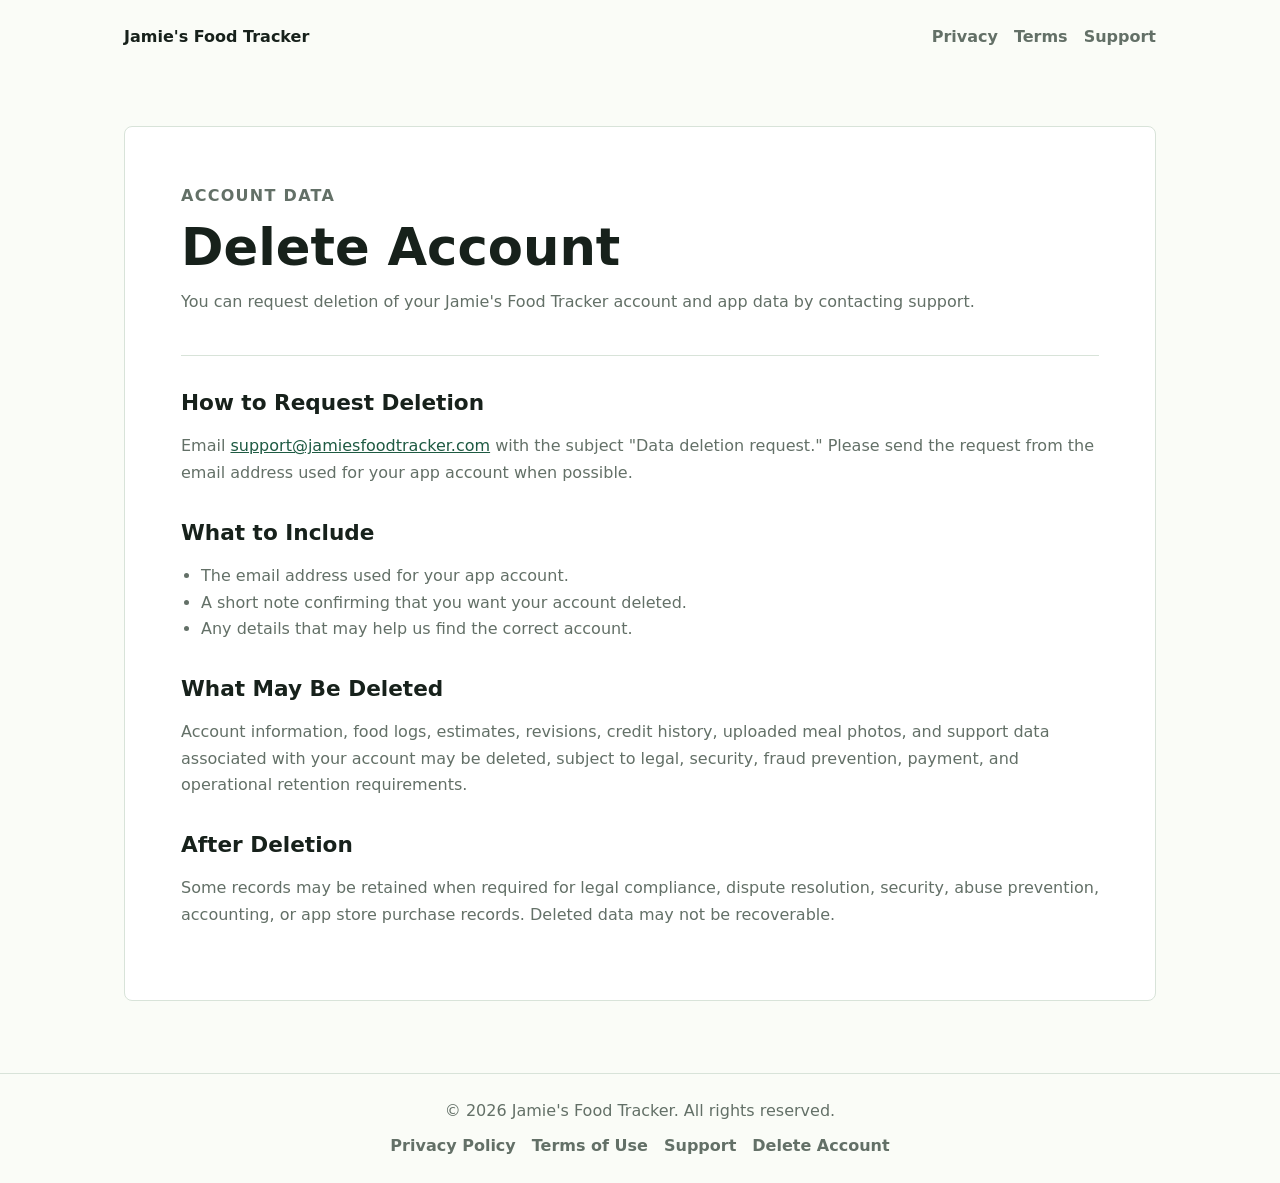
==== delete-account/index.html @ 7841385f "Create Jamie's Food Tracker site" ====
<!doctype html>
<html lang="en">
  <head>
    <meta charset="utf-8">
    <meta name="viewport" content="width=device-width, initial-scale=1">
    <title>Delete Account | Jamie's Food Tracker</title>
    <meta name="description" content="How to request account deletion for Jamie's Food Tracker.">
    <link rel="stylesheet" href="/styles.css">
  </head>
  <body>
    <header class="site-header">
      <a class="brand" href="/">Jamie's Food Tracker</a>
      <nav aria-label="Primary">
        <a href="/privacy/">Privacy</a>
        <a href="/terms/">Terms</a>
        <a href="/support/">Support</a>
      </nav>
    </header>

    <main>
      <article class="document">
        <header>
          <p class="eyebrow">Account data</p>
          <h1>Delete Account</h1>
          <p>
            You can request deletion of your Jamie's Food Tracker account and
            app data by contacting support.
          </p>
        </header>

        <h2>How to Request Deletion</h2>
        <p>
          Email
          <a href="mailto:support@jamiesfoodtracker.com?subject=Data%20deletion%20request">support@jamiesfoodtracker.com</a>
          with the subject "Data deletion request." Please send the request from
          the email address used for your app account when possible.
        </p>

        <h2>What to Include</h2>
        <ul>
          <li>The email address used for your app account.</li>
          <li>A short note confirming that you want your account deleted.</li>
          <li>Any details that may help us find the correct account.</li>
        </ul>

        <h2>What May Be Deleted</h2>
        <p>
          Account information, food logs, estimates, revisions, credit history,
          uploaded meal photos, and support data associated with your account may
          be deleted, subject to legal, security, fraud prevention, payment, and
          operational retention requirements.
        </p>

        <h2>After Deletion</h2>
        <p>
          Some records may be retained when required for legal compliance,
          dispute resolution, security, abuse prevention, accounting, or app
          store purchase records. Deleted data may not be recoverable.
        </p>
      </article>
    </main>

    <footer>
      <p>&copy; 2026 Jamie's Food Tracker. All rights reserved.</p>
      <nav aria-label="Footer">
        <a href="/privacy/">Privacy Policy</a>
        <a href="/terms/">Terms of Use</a>
        <a href="/support/">Support</a>
        <a href="/delete-account/">Delete Account</a>
      </nav>
    </footer>
  </body>
</html>
---- styles.css ----
:root {
  color-scheme: light;
  --bg: #fafcf7;
  --surface: #ffffff;
  --text: #17211b;
  --muted: #637067;
  --line: #d8e3d9;
  --accent: #246b4f;
  --accent-strong: #1e5a42;
  --accent-soft: #e2efe6;
  --gold: #ffd979;
  --focus: #8b6500;
  font-family:
    Inter, ui-sans-serif, system-ui, -apple-system, BlinkMacSystemFont, "Segoe UI",
    sans-serif;
}

* {
  box-sizing: border-box;
}

body {
  margin: 0;
  background: var(--bg);
  color: var(--text);
  font-size: 16px;
  line-height: 1.65;
}

a {
  color: var(--accent-strong);
}

a:focus-visible {
  outline: 3px solid var(--focus);
  outline-offset: 3px;
}

.site-header {
  display: flex;
  align-items: center;
  justify-content: space-between;
  gap: 24px;
  max-width: 1080px;
  margin: 0 auto;
  padding: 24px;
}

.brand {
  color: var(--text);
  font-weight: 850;
  text-decoration: none;
}

nav {
  display: flex;
  flex-wrap: wrap;
  gap: 16px;
}

nav a {
  color: var(--muted);
  font-weight: 750;
  text-decoration: none;
}

nav a:hover {
  color: var(--accent-strong);
}

main {
  max-width: 1080px;
  margin: 0 auto;
  padding: 32px 24px 72px;
}

.home {
  min-height: calc(100vh - 170px);
}

.hero {
  max-width: 780px;
  padding: 72px 0 48px;
}

.eyebrow {
  color: var(--accent-strong);
  font-weight: 850;
  letter-spacing: 0.08em;
  margin: 0 0 12px;
  text-transform: uppercase;
}

h1 {
  font-size: clamp(2.65rem, 7vw, 5.2rem);
  line-height: 1;
  margin: 0 0 24px;
}

.subheadline {
  color: var(--text);
  font-size: clamp(1.25rem, 3vw, 1.8rem);
  font-weight: 750;
  line-height: 1.35;
  max-width: 720px;
}

.hero p:not(.eyebrow):not(.beta-note) {
  color: var(--muted);
  font-size: 1.15rem;
  max-width: 700px;
}

.beta-note {
  align-items: center;
  background: #fff7d9;
  border: 1px solid var(--gold);
  border-radius: 8px;
  color: #5b4816;
  display: inline-flex;
  font-weight: 850;
  margin-top: 18px;
  min-height: 44px;
  padding: 10px 14px;
}

.link-grid {
  display: grid;
  gap: 16px;
  grid-template-columns: repeat(3, minmax(0, 1fr));
}

.link-grid a {
  background: var(--surface);
  border: 1px solid var(--line);
  border-radius: 8px;
  color: var(--muted);
  min-height: 180px;
  padding: 24px;
  text-decoration: none;
}

.link-grid a:hover {
  border-color: var(--accent);
}

.link-grid span {
  color: var(--text);
  display: block;
  font-size: 1.25rem;
  font-weight: 850;
  margin-bottom: 10px;
}

.document {
  background: var(--surface);
  border: 1px solid var(--line);
  border-radius: 8px;
  margin-top: 20px;
  padding: clamp(24px, 5vw, 56px);
}

.document header {
  border-bottom: 1px solid var(--line);
  margin-bottom: 32px;
  padding-bottom: 24px;
}

.document h1 {
  font-size: clamp(2rem, 4vw, 3.2rem);
  margin-bottom: 12px;
}

.document h2 {
  font-size: 1.35rem;
  line-height: 1.25;
  margin: 34px 0 10px;
}

.document p,
.document li {
  color: var(--muted);
}

.document ul {
  padding-left: 1.25rem;
}

.document strong {
  color: var(--text);
}

.contact-block {
  background: var(--accent-soft);
  border: 1px solid #bddac8;
  border-radius: 8px;
  margin-top: 28px;
  padding: 20px;
}

footer {
  border-top: 1px solid var(--line);
  color: var(--muted);
  padding: 24px;
  text-align: center;
}

footer p {
  margin: 0;
}

footer nav {
  justify-content: center;
  margin-top: 8px;
}

@media (max-width: 720px) {
  .site-header {
    align-items: flex-start;
    flex-direction: column;
  }

  main {
    padding-top: 16px;
  }

  .hero {
    padding-top: 44px;
  }

  .link-grid {
    grid-template-columns: 1fr;
  }
}
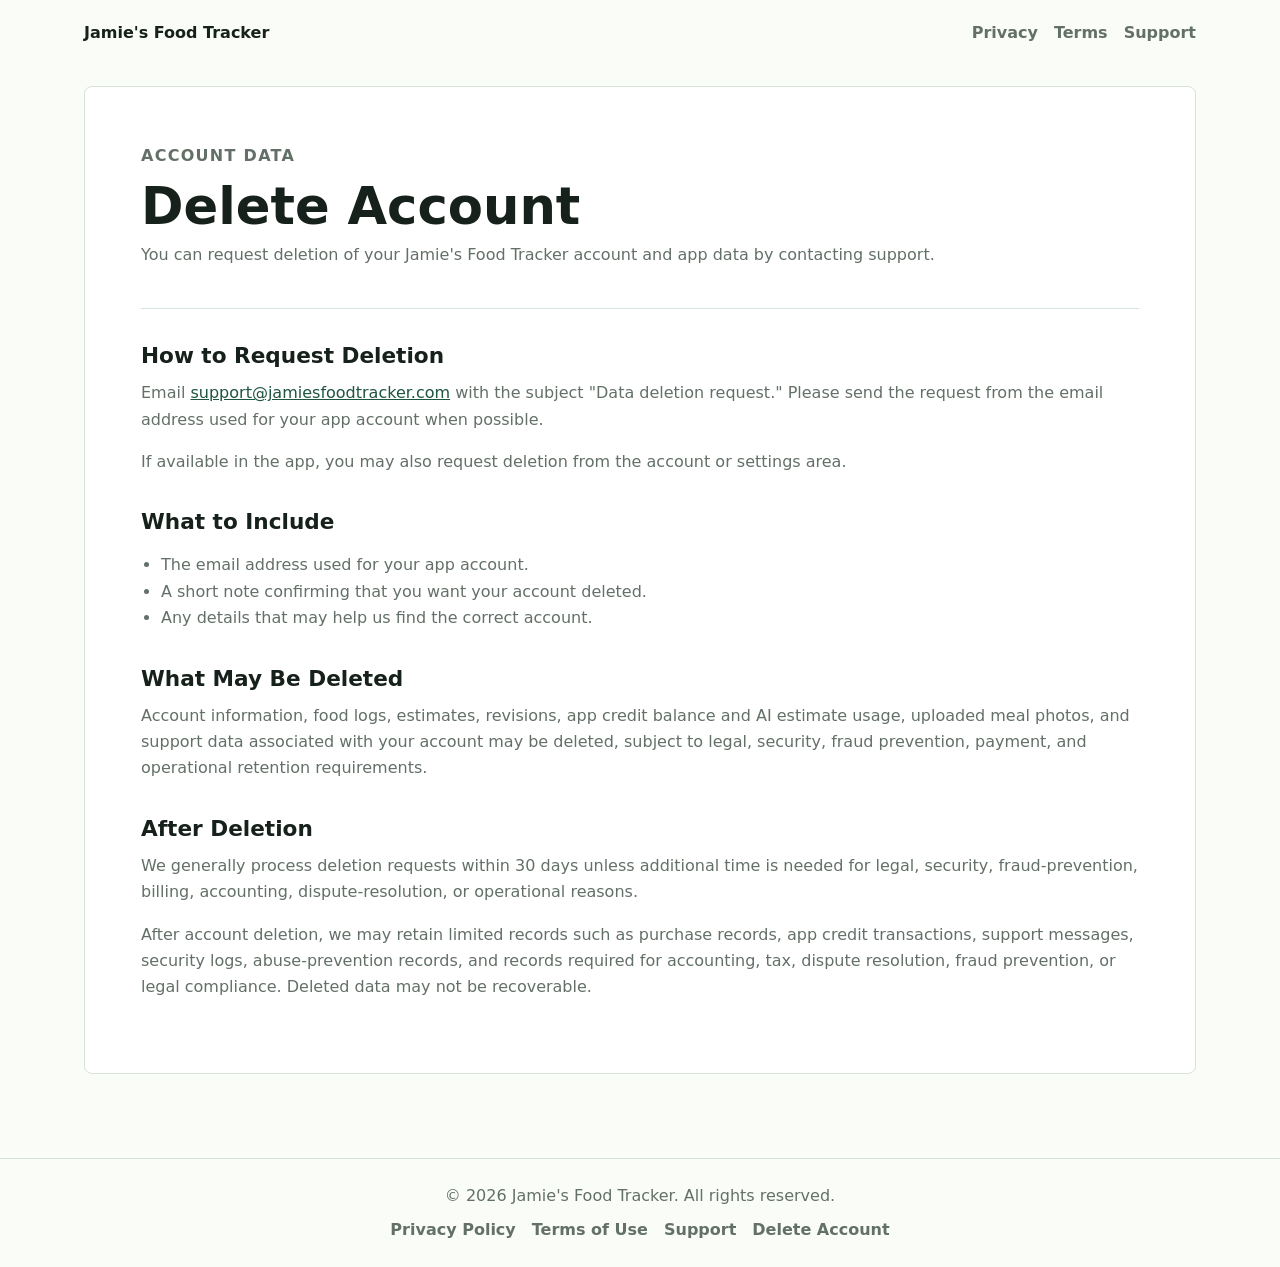
==== commit 47e4fd0e: "Update policy and terms wording" ====
--- a/delete-account/index.html
+++ b/delete-account/index.html
@@ -35,6 +35,10 @@
           with the subject "Data deletion request." Please send the request from
           the email address used for your app account when possible.
         </p>
+        <p>
+          If available in the app, you may also request deletion from the account
+          or settings area.
+        </p>
 
         <h2>What to Include</h2>
         <ul>
@@ -45,17 +49,25 @@
 
         <h2>What May Be Deleted</h2>
         <p>
-          Account information, food logs, estimates, revisions, credit history,
-          uploaded meal photos, and support data associated with your account may
-          be deleted, subject to legal, security, fraud prevention, payment, and
-          operational retention requirements.
+          Account information, food logs, estimates, revisions, app credit
+          balance and AI estimate usage, uploaded meal photos, and support data
+          associated with your account may be deleted, subject to legal,
+          security, fraud prevention, payment, and operational retention
+          requirements.
         </p>
 
         <h2>After Deletion</h2>
         <p>
-          Some records may be retained when required for legal compliance,
-          dispute resolution, security, abuse prevention, accounting, or app
-          store purchase records. Deleted data may not be recoverable.
+          We generally process deletion requests within 30 days unless
+          additional time is needed for legal, security, fraud-prevention,
+          billing, accounting, dispute-resolution, or operational reasons.
+        </p>
+        <p>
+          After account deletion, we may retain limited records such as purchase
+          records, app credit transactions, support messages, security logs,
+          abuse-prevention records, and records required for accounting, tax,
+          dispute resolution, fraud prevention, or legal compliance. Deleted data
+          may not be recoverable.
         </p>
       </article>
     </main>
--- a/styles.css
+++ b/styles.css
@@ -6,9 +6,13 @@
   --muted: #637067;
   --line: #d8e3d9;
   --accent: #246b4f;
-  --accent-strong: #1e5a42;
+  --accent-strong: #1d553f;
   --accent-soft: #e2efe6;
   --gold: #ffd979;
+  --red: #ef3b32;
+  --yellow: #f4c51d;
+  --blue: #0874d7;
+  --shadow: 0 22px 70px rgba(23, 33, 27, 0.14);
   --focus: #8b6500;
   font-family:
     Inter, ui-sans-serif, system-ui, -apple-system, BlinkMacSystemFont, "Segoe UI",
@@ -27,29 +31,45 @@
   line-height: 1.65;
 }
 
+img {
+  display: block;
+  max-width: 100%;
+}
+
 a {
   color: var(--accent-strong);
 }
 
-a:focus-visible {
+a:focus-visible,
+button:focus-visible,
+input:focus-visible {
   outline: 3px solid var(--focus);
   outline-offset: 3px;
 }
 
 .site-header {
+  align-items: center;
   display: flex;
+  gap: 24px;
+  justify-content: space-between;
+  margin: 0 auto;
+  max-width: 1160px;
+  padding: 20px 24px;
+}
+
+.brand {
   align-items: center;
-  justify-content: space-between;
-  gap: 24px;
-  max-width: 1080px;
-  margin: 0 auto;
-  padding: 24px;
-}
-
-.brand {
   color: var(--text);
+  display: inline-flex;
   font-weight: 850;
+  gap: 10px;
   text-decoration: none;
+}
+
+.brand img,
+.app-icon {
+  border-radius: 16px;
+  box-shadow: 0 8px 24px rgba(36, 107, 79, 0.18);
 }
 
 nav {
@@ -69,18 +89,37 @@
 }
 
 main {
-  max-width: 1080px;
   margin: 0 auto;
-  padding: 32px 24px 72px;
+  max-width: 1160px;
+  padding: 0 24px 84px;
 }
 
 .home {
-  min-height: calc(100vh - 170px);
+  max-width: none;
+  padding: 0;
 }
 
 .hero {
-  max-width: 780px;
-  padding: 72px 0 48px;
+  background:
+    radial-gradient(circle at 18% 18%, rgba(255, 217, 121, 0.48), transparent 24rem),
+    linear-gradient(135deg, #f8fbf5 0%, #e7f3ea 48%, #ffffff 100%);
+  display: grid;
+  gap: clamp(32px, 6vw, 72px);
+  grid-template-columns: minmax(0, 1fr) minmax(300px, 470px);
+  min-height: calc(100vh - 76px);
+  overflow: hidden;
+  padding: clamp(44px, 8vw, 88px) max(24px, calc((100vw - 1160px) / 2)) 76px;
+}
+
+.hero-copy {
+  align-self: center;
+  max-width: 640px;
+}
+
+.app-icon {
+  height: 72px;
+  margin-bottom: 22px;
+  width: 72px;
 }
 
 .eyebrow {
@@ -91,65 +130,247 @@
   text-transform: uppercase;
 }
 
+h1,
+h2,
+h3,
+p {
+  margin-top: 0;
+}
+
 h1 {
-  font-size: clamp(2.65rem, 7vw, 5.2rem);
-  line-height: 1;
-  margin: 0 0 24px;
+  font-size: clamp(3.2rem, 8vw, 6.2rem);
+  letter-spacing: 0;
+  line-height: 0.94;
+  margin-bottom: 24px;
+  max-width: 780px;
+}
+
+h2 {
+  font-size: clamp(2rem, 4vw, 3.6rem);
+  line-height: 1.04;
+  margin-bottom: 0;
+}
+
+h3 {
+  font-size: 1.25rem;
+  line-height: 1.25;
+  margin-bottom: 8px;
 }
 
 .subheadline {
   color: var(--text);
-  font-size: clamp(1.25rem, 3vw, 1.8rem);
+  font-size: clamp(1.22rem, 2.3vw, 1.65rem);
+  font-weight: 760;
+  line-height: 1.35;
+  margin-bottom: 28px;
+  max-width: 680px;
+}
+
+.beta-form {
+  background: rgba(255, 255, 255, 0.9);
+  border: 1px solid var(--line);
+  border-radius: 8px;
+  box-shadow: 0 16px 46px rgba(23, 33, 27, 0.08);
+  display: flex;
+  gap: 10px;
+  max-width: 560px;
+  padding: 8px;
+}
+
+.beta-form input {
+  background: transparent;
+  border: 0;
+  color: var(--text);
+  flex: 1;
+  font: inherit;
+  min-height: 48px;
+  min-width: 0;
+  padding: 0 12px;
+}
+
+.beta-form button {
+  background: var(--accent);
+  border: 0;
+  border-radius: 8px;
+  color: #ffffff;
+  cursor: pointer;
+  font: inherit;
+  font-weight: 850;
+  min-height: 48px;
+  padding: 0 18px;
+  white-space: nowrap;
+}
+
+.beta-form button:hover {
+  background: var(--accent-strong);
+}
+
+.beta-note {
+  color: var(--muted);
   font-weight: 750;
-  line-height: 1.35;
-  max-width: 720px;
-}
-
-.hero p:not(.eyebrow):not(.beta-note) {
-  color: var(--muted);
-  font-size: 1.15rem;
-  max-width: 700px;
-}
-
-.beta-note {
+  margin: 14px 0 0;
+}
+
+.hero-visual {
   align-items: center;
-  background: #fff7d9;
-  border: 1px solid var(--gold);
-  border-radius: 8px;
-  color: #5b4816;
-  display: inline-flex;
-  font-weight: 850;
-  margin-top: 18px;
-  min-height: 44px;
-  padding: 10px 14px;
-}
-
-.link-grid {
+  display: flex;
+  justify-content: center;
+  min-height: 580px;
+}
+
+.phone-frame {
+  background: #101612;
+  border: 10px solid #111813;
+  border-radius: 42px;
+  box-shadow: var(--shadow);
+  overflow: hidden;
+  position: relative;
+}
+
+.phone-frame::before {
+  background: #101612;
+  border-radius: 0 0 14px 14px;
+  content: "";
+  height: 18px;
+  left: 50%;
+  position: absolute;
+  top: 0;
+  transform: translateX(-50%);
+  width: 104px;
+  z-index: 2;
+}
+
+.phone-frame img {
+  height: 100%;
+  object-fit: cover;
+  width: 100%;
+}
+
+.main-phone {
+  height: min(760px, 82vh);
+  max-height: 760px;
+  width: min(360px, 78vw);
+}
+
+.preview-section,
+.steps-section,
+.features-section {
+  margin: 0 auto;
+  max-width: 1160px;
+  padding: 88px 24px 0;
+}
+
+.section-heading {
+  margin-bottom: 32px;
+  max-width: 740px;
+}
+
+.preview-grid {
+  align-items: end;
+  display: grid;
+  gap: 22px;
+  grid-template-columns: repeat(3, minmax(0, 1fr));
+}
+
+.preview-phone {
+  aspect-ratio: 9 / 17;
+  width: 100%;
+}
+
+.preview-phone img {
+  object-position: center top;
+}
+
+.crop-top img {
+  object-position: center top;
+}
+
+.crop-meal img {
+  object-position: center 44%;
+}
+
+.crop-coffee img {
+  object-position: center bottom;
+}
+
+.steps-grid,
+.feature-list {
   display: grid;
   gap: 16px;
   grid-template-columns: repeat(3, minmax(0, 1fr));
 }
 
-.link-grid a {
+.steps-grid article,
+.feature-list article {
   background: var(--surface);
   border: 1px solid var(--line);
   border-radius: 8px;
+  padding: 24px;
+}
+
+.steps-grid span {
+  align-items: center;
+  background: var(--accent-soft);
+  border-radius: 999px;
+  color: var(--accent-strong);
+  display: inline-flex;
+  font-weight: 900;
+  height: 38px;
+  justify-content: center;
+  margin-bottom: 18px;
+  width: 38px;
+}
+
+.steps-grid article:nth-child(2) span {
+  background: #fff3c5;
+  color: #6f5213;
+}
+
+.steps-grid article:nth-child(3) span {
+  background: #e5f1fc;
+  color: #0f589d;
+}
+
+.steps-grid p,
+.feature-list p,
+.document p,
+.document li {
   color: var(--muted);
-  min-height: 180px;
-  padding: 24px;
-  text-decoration: none;
-}
-
-.link-grid a:hover {
-  border-color: var(--accent);
-}
-
-.link-grid span {
-  color: var(--text);
-  display: block;
-  font-size: 1.25rem;
-  font-weight: 850;
-  margin-bottom: 10px;
+}
+
+.feature-list {
+  grid-template-columns: repeat(2, minmax(0, 1fr));
+}
+
+.feature-list article {
+  border-left: 6px solid var(--accent);
+}
+
+.feature-list article:nth-child(2) {
+  border-left-color: var(--gold);
+}
+
+.feature-list article:nth-child(3) {
+  border-left-color: var(--red);
+}
+
+.feature-list article:nth-child(4) {
+  border-left-color: var(--blue);
+}
+
+.feature-list article:nth-child(5) {
+  border-left-color: var(--yellow);
+}
+
+.feature-list article:nth-child(6) {
+  border-left-color: var(--accent);
+}
+
+.estimate-disclaimer {
+  color: var(--muted);
+  font-size: 0.95rem;
+  margin: 18px 0 0;
+  max-width: 760px;
 }
 
 .document {
@@ -177,11 +398,6 @@
   margin: 34px 0 10px;
 }
 
-.document p,
-.document li {
-  color: var(--muted);
-}
-
 .document ul {
   padding-left: 1.25rem;
 }
@@ -198,6 +414,18 @@
   padding: 20px;
 }
 
+.sr-only {
+  border: 0;
+  clip: rect(0 0 0 0);
+  height: 1px;
+  margin: -1px;
+  overflow: hidden;
+  padding: 0;
+  position: absolute;
+  white-space: nowrap;
+  width: 1px;
+}
+
 footer {
   border-top: 1px solid var(--line);
   color: var(--muted);
@@ -214,6 +442,33 @@
   margin-top: 8px;
 }
 
+@media (max-width: 920px) {
+  .hero {
+    grid-template-columns: 1fr;
+    padding-bottom: 56px;
+  }
+
+  .hero-visual {
+    min-height: auto;
+  }
+
+  .main-phone {
+    height: 660px;
+    width: min(340px, 86vw);
+  }
+
+  .preview-grid {
+    grid-template-columns: repeat(3, minmax(210px, 1fr));
+    overflow-x: auto;
+    padding-bottom: 10px;
+  }
+
+  .steps-grid,
+  .feature-list {
+    grid-template-columns: 1fr;
+  }
+}
+
 @media (max-width: 720px) {
   .site-header {
     align-items: flex-start;
@@ -225,10 +480,31 @@
   }
 
   .hero {
-    padding-top: 44px;
-  }
-
-  .link-grid {
-    grid-template-columns: 1fr;
-  }
-}
+    min-height: auto;
+    padding-top: 38px;
+  }
+
+  .beta-form {
+    background: transparent;
+    border: 0;
+    box-shadow: none;
+    flex-direction: column;
+    padding: 0;
+  }
+
+  .beta-form input {
+    background: #ffffff;
+    border: 1px solid var(--line);
+    border-radius: 8px;
+  }
+
+  .beta-form button {
+    white-space: normal;
+  }
+
+  .preview-section,
+  .steps-section,
+  .features-section {
+    padding-top: 64px;
+  }
+}
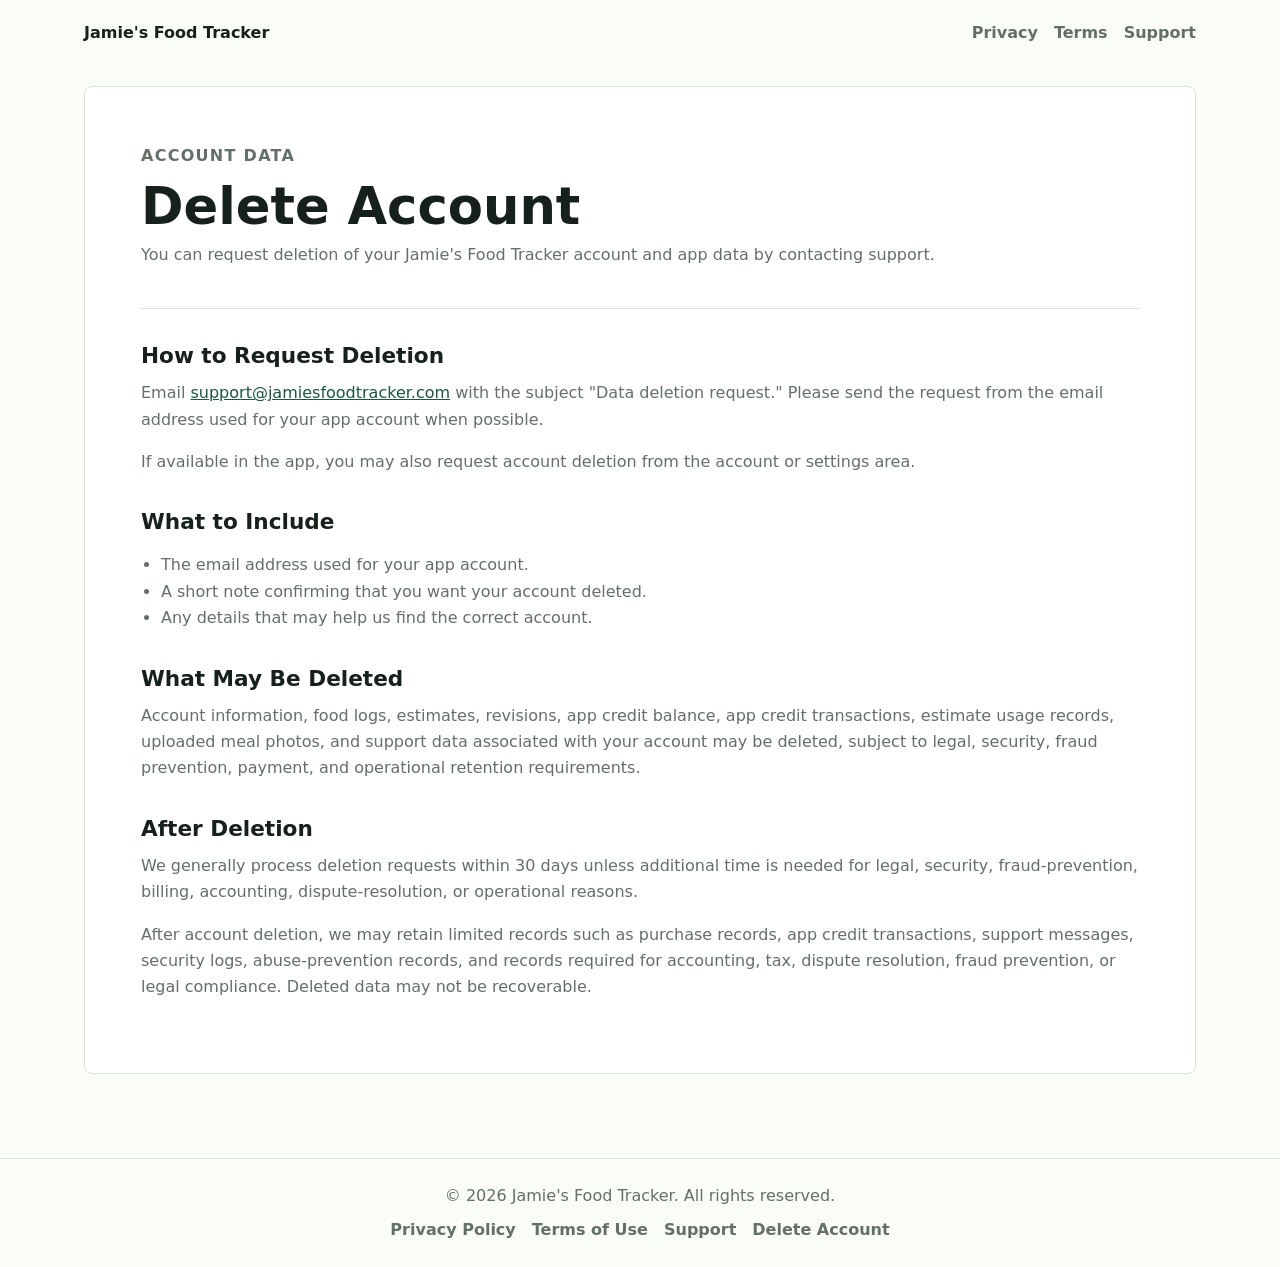
==== commit 89529d27: "Refine account deletion wording" ====
--- a/delete-account/index.html
+++ b/delete-account/index.html
@@ -36,8 +36,8 @@
           the email address used for your app account when possible.
         </p>
         <p>
-          If available in the app, you may also request deletion from the account
-          or settings area.
+          If available in the app, you may also request account deletion from
+          the account or settings area.
         </p>
 
         <h2>What to Include</h2>
@@ -50,10 +50,10 @@
         <h2>What May Be Deleted</h2>
         <p>
           Account information, food logs, estimates, revisions, app credit
-          balance and AI estimate usage, uploaded meal photos, and support data
-          associated with your account may be deleted, subject to legal,
-          security, fraud prevention, payment, and operational retention
-          requirements.
+          balance, app credit transactions, estimate usage records, uploaded
+          meal photos, and support data associated with your account may be
+          deleted, subject to legal, security, fraud prevention, payment, and
+          operational retention requirements.
         </p>
 
         <h2>After Deletion</h2>
